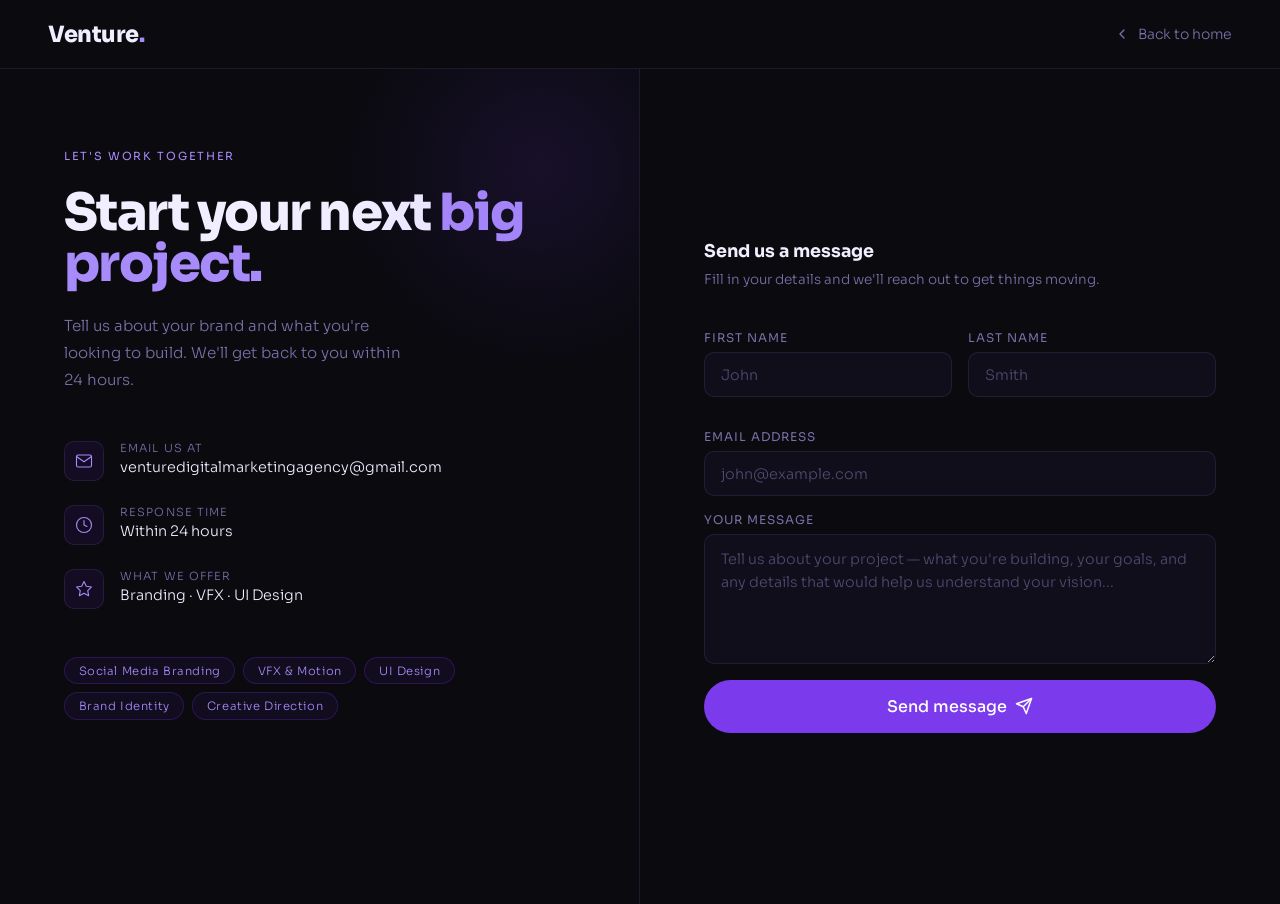
==== contact.html @ 70b8d491 "Add files via upload" ====
<!DOCTYPE html>
<html lang="en">
<head>
<meta charset="UTF-8"/>
<meta name="viewport" content="width=device-width, initial-scale=1.0"/>
<title>Start a Project — Venture</title>
<link href="https://fonts.googleapis.com/css2?family=Sora:wght@400;700;800&family=DM+Sans:wght@300;400;500&display=swap" rel="stylesheet"/>
<style>
  *, *::before, *::after { box-sizing: border-box; margin: 0; padding: 0; }
  :root {
    --black: #0A0A0F;
    --white: #F0EEFF;
    --purple: #6D28D9;
    --violet: #7C3AED;
    --glow: #A78BFA;
    --muted: #7B6FA8;
    --card-bg: #100E1A;
    --border: rgba(167,139,250,0.12);
    --border-focus: rgba(167,139,250,0.5);
  }
  html { scroll-behavior: smooth; }
  body { background: var(--black); color: var(--white); font-family: 'Sora', sans-serif; font-weight: 300; min-height: 100vh; overflow-x: hidden; }

  nav {
    display: flex; align-items: center; justify-content: space-between;
    padding: 1.25rem 3rem;
    border-bottom: 1px solid var(--border);
    background: rgba(10,10,15,0.95);
  }
  .nav-logo { font-family: 'Sora', sans-serif; font-weight: 800; font-size: 1.4rem; letter-spacing: -0.02em; color: var(--white); text-decoration: none; }
  .nav-logo span { color: var(--glow); }
  .nav-back { display: flex; align-items: center; gap: 0.5rem; color: var(--muted); text-decoration: none; font-size: 0.875rem; transition: color 0.2s; }
  .nav-back:hover { color: var(--white); }
  .nav-back svg { width: 16px; height: 16px; }

  .page { display: grid; grid-template-columns: 1fr 1fr; min-height: calc(100vh - 65px); }

  .left-panel {
    padding: 5rem 4rem;
    border-right: 1px solid var(--border);
    display: flex; flex-direction: column; justify-content: space-between;
    position: relative; overflow: hidden;
  }
  .left-panel::before {
    content: '';
    position: absolute; top: -100px; right: -100px;
    width: 400px; height: 400px;
    border-radius: 50%;
    background: radial-gradient(circle, rgba(124,58,237,0.12) 0%, transparent 70%);
    pointer-events: none;
  }
  .left-eyebrow { font-size: 0.7rem; letter-spacing: 0.15em; text-transform: uppercase; color: var(--glow); margin-bottom: 1.5rem; font-weight: 400; }
  .left-heading { font-family: 'Sora', sans-serif; font-size: clamp(2.2rem, 4vw, 3.5rem); font-weight: 800; letter-spacing: -0.03em; line-height: 1.0; margin-bottom: 1.5rem; }
  .left-heading em { font-style: normal; color: var(--glow); }
  .left-sub { color: var(--muted); font-size: 0.95rem; line-height: 1.75; max-width: 340px; margin-bottom: 3rem; }

  .info-items { display: flex; flex-direction: column; gap: 1.5rem; margin-bottom: 3rem; }
  .info-item { display: flex; align-items: flex-start; gap: 1rem; }
  .info-icon {
    width: 40px; height: 40px; border-radius: 10px; flex-shrink: 0;
    border: 1px solid var(--border);
    background: rgba(109,40,217,0.10);
    display: flex; align-items: center; justify-content: center;
  }
  .info-icon svg { width: 18px; height: 18px; stroke: var(--glow); fill: none; stroke-width: 1.5; stroke-linecap: round; stroke-linejoin: round; }
  .info-text-label { font-size: 0.7rem; letter-spacing: 0.1em; text-transform: uppercase; color: var(--muted); margin-bottom: 0.2rem; }
  .info-text-val { font-size: 0.9rem; color: var(--white); }

  .left-tags { display: flex; flex-wrap: wrap; gap: 0.5rem; }
  .tag { border: 1px solid rgba(109,40,217,0.3); border-radius: 100px; padding: 0.35rem 0.85rem; font-size: 0.72rem; letter-spacing: 0.05em; color: var(--glow); background: rgba(109,40,217,0.08); }

  .right-panel { padding: 5rem 4rem; display: flex; flex-direction: column; justify-content: center; }
  .form-title { font-family: 'Sora', sans-serif; font-size: 1.1rem; font-weight: 700; margin-bottom: 0.4rem; }
  .form-subtitle { font-size: 0.85rem; color: var(--muted); margin-bottom: 2.5rem; line-height: 1.6; }

  .form-row { display: grid; grid-template-columns: 1fr 1fr; gap: 1rem; margin-bottom: 1rem; }
  .form-group { display: flex; flex-direction: column; gap: 0.4rem; margin-bottom: 1rem; }
  .form-label { font-size: 0.75rem; letter-spacing: 0.08em; text-transform: uppercase; color: var(--muted); font-weight: 400; }

  .form-input, .form-textarea {
    background: var(--card-bg);
    border: 1px solid var(--border);
    border-radius: 10px;
    padding: 0.8rem 1rem;
    color: var(--white);
    font-family: 'Sora', sans-serif;
    font-size: 0.9rem;
    font-weight: 300;
    outline: none;
    transition: border-color 0.2s;
    width: 100%;
  }
  .form-input::placeholder, .form-textarea::placeholder { color: var(--muted); opacity: 0.6; }
  .form-input:focus, .form-textarea:focus { border-color: var(--border-focus); }
  .form-textarea { resize: vertical; min-height: 130px; line-height: 1.6; }

  .form-submit {
    width: 100%;
    background: var(--violet);
    color: #fff;
    border: none;
    padding: 1rem 2rem;
    border-radius: 100px;
    font-family: 'Sora', sans-serif;
    font-weight: 500;
    font-size: 1rem;
    cursor: pointer;
    margin-top: 0.5rem;
    transition: opacity 0.2s, transform 0.15s;
    display: flex; align-items: center; justify-content: center; gap: 0.5rem;
  }
  .form-submit:hover { opacity: 0.88; transform: scale(0.99); }
  .form-submit:disabled { opacity: 0.5; cursor: not-allowed; transform: none; }
  .form-submit svg { width: 18px; height: 18px; stroke: #fff; fill: none; stroke-width: 2; stroke-linecap: round; stroke-linejoin: round; }

  .success-state {
    display: none;
    flex-direction: column; align-items: center; justify-content: center;
    text-align: center; padding: 3rem 2rem; gap: 1rem;
  }
  .success-icon {
    width: 64px; height: 64px; border-radius: 50%;
    background: rgba(109,40,217,0.15);
    border: 1px solid rgba(167,139,250,0.3);
    display: flex; align-items: center; justify-content: center;
    margin-bottom: 0.5rem;
  }
  .success-icon svg { width: 28px; height: 28px; stroke: var(--glow); fill: none; stroke-width: 2; stroke-linecap: round; stroke-linejoin: round; }
  .success-title { font-family: 'Sora', sans-serif; font-size: 1.5rem; font-weight: 800; letter-spacing: -0.02em; }
  .success-title em { font-style: normal; color: var(--glow); }
  .success-sub { font-size: 0.9rem; color: var(--muted); line-height: 1.7; max-width: 280px; }
  .success-back { margin-top: 1rem; background: none; border: 1px solid var(--border); color: var(--white); padding: 0.7rem 1.5rem; border-radius: 100px; font-family: 'Sora', sans-serif; font-size: 0.875rem; cursor: pointer; transition: border-color 0.2s; }
  .success-back:hover { border-color: var(--border-focus); }

  .form-error { font-size: 0.78rem; color: #F87171; margin-top: 0.75rem; display: none; text-align: center; }

  @media (max-width: 768px) {
    .page { grid-template-columns: 1fr; }
    .left-panel { padding: 3rem 1.5rem; border-right: none; border-bottom: 1px solid var(--border); }
    .right-panel { padding: 3rem 1.5rem; }
    nav { padding: 1rem 1.5rem; }
  }
</style>
</head>
<body>

<nav>
  <a class="nav-logo" href="index.html">Venture<span>.</span></a>
  <a class="nav-back" href="index.html">
    <svg viewBox="0 0 24 24" fill="none" stroke="currentColor" stroke-width="2" stroke-linecap="round" stroke-linejoin="round"><polyline points="15 18 9 12 15 6"/></svg>
    Back to home
  </a>
</nav>

<div class="page">

  <div class="left-panel">
    <div>
      <p class="left-eyebrow">Let's work together</p>
      <h1 class="left-heading">Start your next <em>big project.</em></h1>
      <p class="left-sub">Tell us about your brand and what you're looking to build. We'll get back to you within 24 hours.</p>

      <div class="info-items">
        <div class="info-item">
          <div class="info-icon">
            <svg viewBox="0 0 24 24"><path d="M4 4h16c1.1 0 2 .9 2 2v12c0 1.1-.9 2-2 2H4c-1.1 0-2-.9-2-2V6c0-1.1.9-2 2-2z"/><polyline points="22,6 12,13 2,6"/></svg>
          </div>
          <div>
            <p class="info-text-label">Email us at</p>
            <p class="info-text-val">venturedigitalmarketingagency@gmail.com</p>
          </div>
        </div>
        <div class="info-item">
          <div class="info-icon">
            <svg viewBox="0 0 24 24"><circle cx="12" cy="12" r="10"/><polyline points="12 6 12 12 16 14"/></svg>
          </div>
          <div>
            <p class="info-text-label">Response time</p>
            <p class="info-text-val">Within 24 hours</p>
          </div>
        </div>
        <div class="info-item">
          <div class="info-icon">
            <svg viewBox="0 0 24 24"><polygon points="12 2 15.09 8.26 22 9.27 17 14.14 18.18 21.02 12 17.77 5.82 21.02 7 14.14 2 9.27 8.91 8.26 12 2"/></svg>
          </div>
          <div>
            <p class="info-text-label">What we offer</p>
            <p class="info-text-val">Branding · VFX · UI Design</p>
          </div>
        </div>
      </div>

      <div class="left-tags">
        <span class="tag">Social Media Branding</span>
        <span class="tag">VFX &amp; Motion</span>
        <span class="tag">UI Design</span>
        <span class="tag">Brand Identity</span>
        <span class="tag">Creative Direction</span>
      </div>
    </div>
  </div>

  <div class="right-panel">

    <div id="form-wrap">
      <p class="form-title">Send us a message</p>
      <p class="form-subtitle">Fill in your details and we'll reach out to get things moving.</p>

      <div class="form-row">
        <div class="form-group">
          <label class="form-label" for="fname">First name</label>
          <input class="form-input" type="text" id="fname" placeholder="John" />
        </div>
        <div class="form-group">
          <label class="form-label" for="lname">Last name</label>
          <input class="form-input" type="text" id="lname" placeholder="Smith" />
        </div>
      </div>

      <div class="form-group">
        <label class="form-label" for="email">Email address</label>
        <input class="form-input" type="email" id="email" placeholder="john@example.com" />
      </div>

      <div class="form-group">
        <label class="form-label" for="message">Your message</label>
        <textarea class="form-textarea" id="message" placeholder="Tell us about your project — what you're building, your goals, and any details that would help us understand your vision..."></textarea>
      </div>

      <p class="form-error" id="form-error">Please fill in all fields before sending.</p>

      <button class="form-submit" id="submit-btn" onclick="sendEmail()">
        Send message
        <svg viewBox="0 0 24 24"><line x1="22" y1="2" x2="11" y2="13"/><polygon points="22 2 15 22 11 13 2 9 22 2"/></svg>
      </button>
    </div>

    <div class="success-state" id="success-state">
      <div class="success-icon">
        <svg viewBox="0 0 24 24"><polyline points="20 6 9 17 4 12"/></svg>
      </div>
      <h2 class="success-title">Message <em>sent!</em></h2>
      <p class="success-sub">Thanks for reaching out. We'll review your project and get back to you within 24 hours.</p>
      <button class="success-back" onclick="resetForm()">Send another message</button>
    </div>

  </div>
</div>

<script>
function sendEmail() {
  const fname = document.getElementById('fname').value.trim();
  const lname = document.getElementById('lname').value.trim();
  const email = document.getElementById('email').value.trim();
  const message = document.getElementById('message').value.trim();
  const errorEl = document.getElementById('form-error');

  if (!fname || !lname || !email || !message) {
    errorEl.style.display = 'block';
    return;
  }
  errorEl.style.display = 'none';

  const btn = document.getElementById('submit-btn');
  btn.disabled = true;
  btn.textContent = 'Opening mail...';

  const subject = encodeURIComponent('New Project Inquiry from ' + fname + ' ' + lname);
  const body = encodeURIComponent(
    'Hi Venture,\n\n' +
    'Name: ' + fname + ' ' + lname + '\n' +
    'Email: ' + email + '\n\n' +
    'Message:\n' + message + '\n\n' +
    '---\nSent via the Venture website contact form.'
  );

  window.location.href = 'mailto:venturedigitalmarketingagency@gmail.com?subject=' + subject + '&body=' + body;

  setTimeout(() => {
    document.getElementById('form-wrap').style.display = 'none';
    const s = document.getElementById('success-state');
    s.style.display = 'flex';
  }, 1200);
}

function resetForm() {
  document.getElementById('fname').value = '';
  document.getElementById('lname').value = '';
  document.getElementById('email').value = '';
  document.getElementById('message').value = '';
  const btn = document.getElementById('submit-btn');
  btn.disabled = false;
  btn.innerHTML = 'Send message <svg viewBox="0 0 24 24" style="width:18px;height:18px;stroke:#fff;fill:none;stroke-width:2;stroke-linecap:round;stroke-linejoin:round"><line x1="22" y1="2" x2="11" y2="13"/><polygon points="22 2 15 22 11 13 2 9 22 2"/></svg>';
  document.getElementById('form-wrap').style.display = 'block';
  document.getElementById('success-state').style.display = 'none';
}
</script>
</body>
</html>
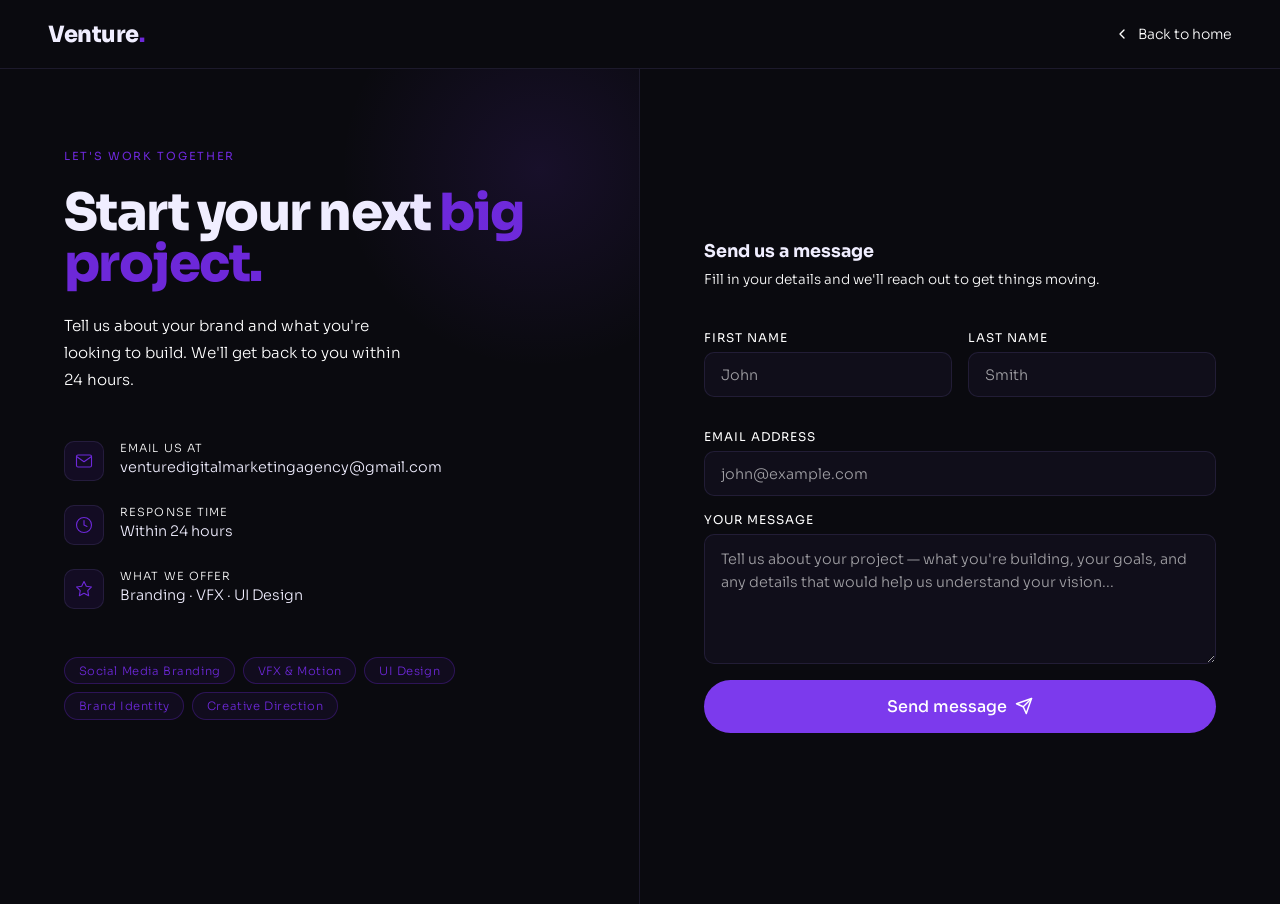
==== commit 8f317573: "Add files via upload" ====
--- a/contact.html
+++ b/contact.html
@@ -12,8 +12,8 @@
     --white: #F0EEFF;
     --purple: #6D28D9;
     --violet: #7C3AED;
-    --glow: #A78BFA;
-    --muted: #7B6FA8;
+    --glow: #6D28D9;
+    --muted: rgb(255, 255, 255);
     --card-bg: #100E1A;
     --border: rgba(167,139,250,0.12);
     --border-focus: rgba(167,139,250,0.5);
@@ -248,52 +248,62 @@
 </div>
 
 <script>
-function sendEmail() {
-  const fname = document.getElementById('fname').value.trim();
-  const lname = document.getElementById('lname').value.trim();
-  const email = document.getElementById('email').value.trim();
-  const message = document.getElementById('message').value.trim();
-  const errorEl = document.getElementById('form-error');
-
-  if (!fname || !lname || !email || !message) {
-    errorEl.style.display = 'block';
-    return;
-  }
-  errorEl.style.display = 'none';
-
-  const btn = document.getElementById('submit-btn');
-  btn.disabled = true;
-  btn.textContent = 'Opening mail...';
-
-  const subject = encodeURIComponent('New Project Inquiry from ' + fname + ' ' + lname);
-  const body = encodeURIComponent(
-    'Hi Venture,\n\n' +
-    'Name: ' + fname + ' ' + lname + '\n' +
-    'Email: ' + email + '\n\n' +
-    'Message:\n' + message + '\n\n' +
-    '---\nSent via the Venture website contact form.'
-  );
-
-  window.location.href = 'mailto:venturedigitalmarketingagency@gmail.com?subject=' + subject + '&body=' + body;
-
-  setTimeout(() => {
-    document.getElementById('form-wrap').style.display = 'none';
-    const s = document.getElementById('success-state');
-    s.style.display = 'flex';
-  }, 1200);
-}
-
-function resetForm() {
-  document.getElementById('fname').value = '';
-  document.getElementById('lname').value = '';
-  document.getElementById('email').value = '';
-  document.getElementById('message').value = '';
-  const btn = document.getElementById('submit-btn');
-  btn.disabled = false;
-  btn.innerHTML = 'Send message <svg viewBox="0 0 24 24" style="width:18px;height:18px;stroke:#fff;fill:none;stroke-width:2;stroke-linecap:round;stroke-linejoin:round"><line x1="22" y1="2" x2="11" y2="13"/><polygon points="22 2 15 22 11 13 2 9 22 2"/></svg>';
-  document.getElementById('form-wrap').style.display = 'block';
-  document.getElementById('success-state').style.display = 'none';
-}
-</script>
+  async function sendEmail() {
+    const fname   = document.getElementById('fname').value.trim();
+    const lname   = document.getElementById('lname').value.trim();
+    const email   = document.getElementById('email').value.trim();
+    const message = document.getElementById('message').value.trim();
+    const errorEl = document.getElementById('form-error');
+  
+    if (!fname || !lname || !email || !message) {
+      errorEl.style.display = 'block';
+      return;
+    }
+    errorEl.style.display = 'none';
+  
+    const btn = document.getElementById('submit-btn');
+    btn.disabled = true;
+    btn.textContent = 'Sending...';
+  
+    try {
+      const response = await fetch('https://formspree.io/f/mjglwaql', {
+        method: 'POST',
+        headers: { 'Content-Type': 'application/json' },
+        body: JSON.stringify({
+          firstName: fname,
+          lastName:  lname,
+          email:     email,
+          message:   message
+        })
+      });
+  
+      if (response.ok) {
+        document.getElementById('form-wrap').style.display = 'none';
+        document.getElementById('success-state').style.display = 'flex';
+      } else {
+        errorEl.textContent = 'Something went wrong. Please try again.';
+        errorEl.style.display = 'block';
+        btn.disabled = false;
+        btn.textContent = 'Send message';
+      }
+    } catch (err) {
+      errorEl.textContent = 'Network error. Please try again.';
+      errorEl.style.display = 'block';
+      btn.disabled = false;
+      btn.textContent = 'Send message';
+    }
+  }
+  
+  function resetForm() {
+    document.getElementById('fname').value = '';
+    document.getElementById('lname').value = '';
+    document.getElementById('email').value = '';
+    document.getElementById('message').value = '';
+    document.getElementById('submit-btn').disabled = false;
+    document.getElementById('submit-btn').textContent = 'Send message';
+    document.getElementById('form-wrap').style.display = 'block';
+    document.getElementById('success-state').style.display = 'none';
+  }
+  </script>
 </body>
 </html>
